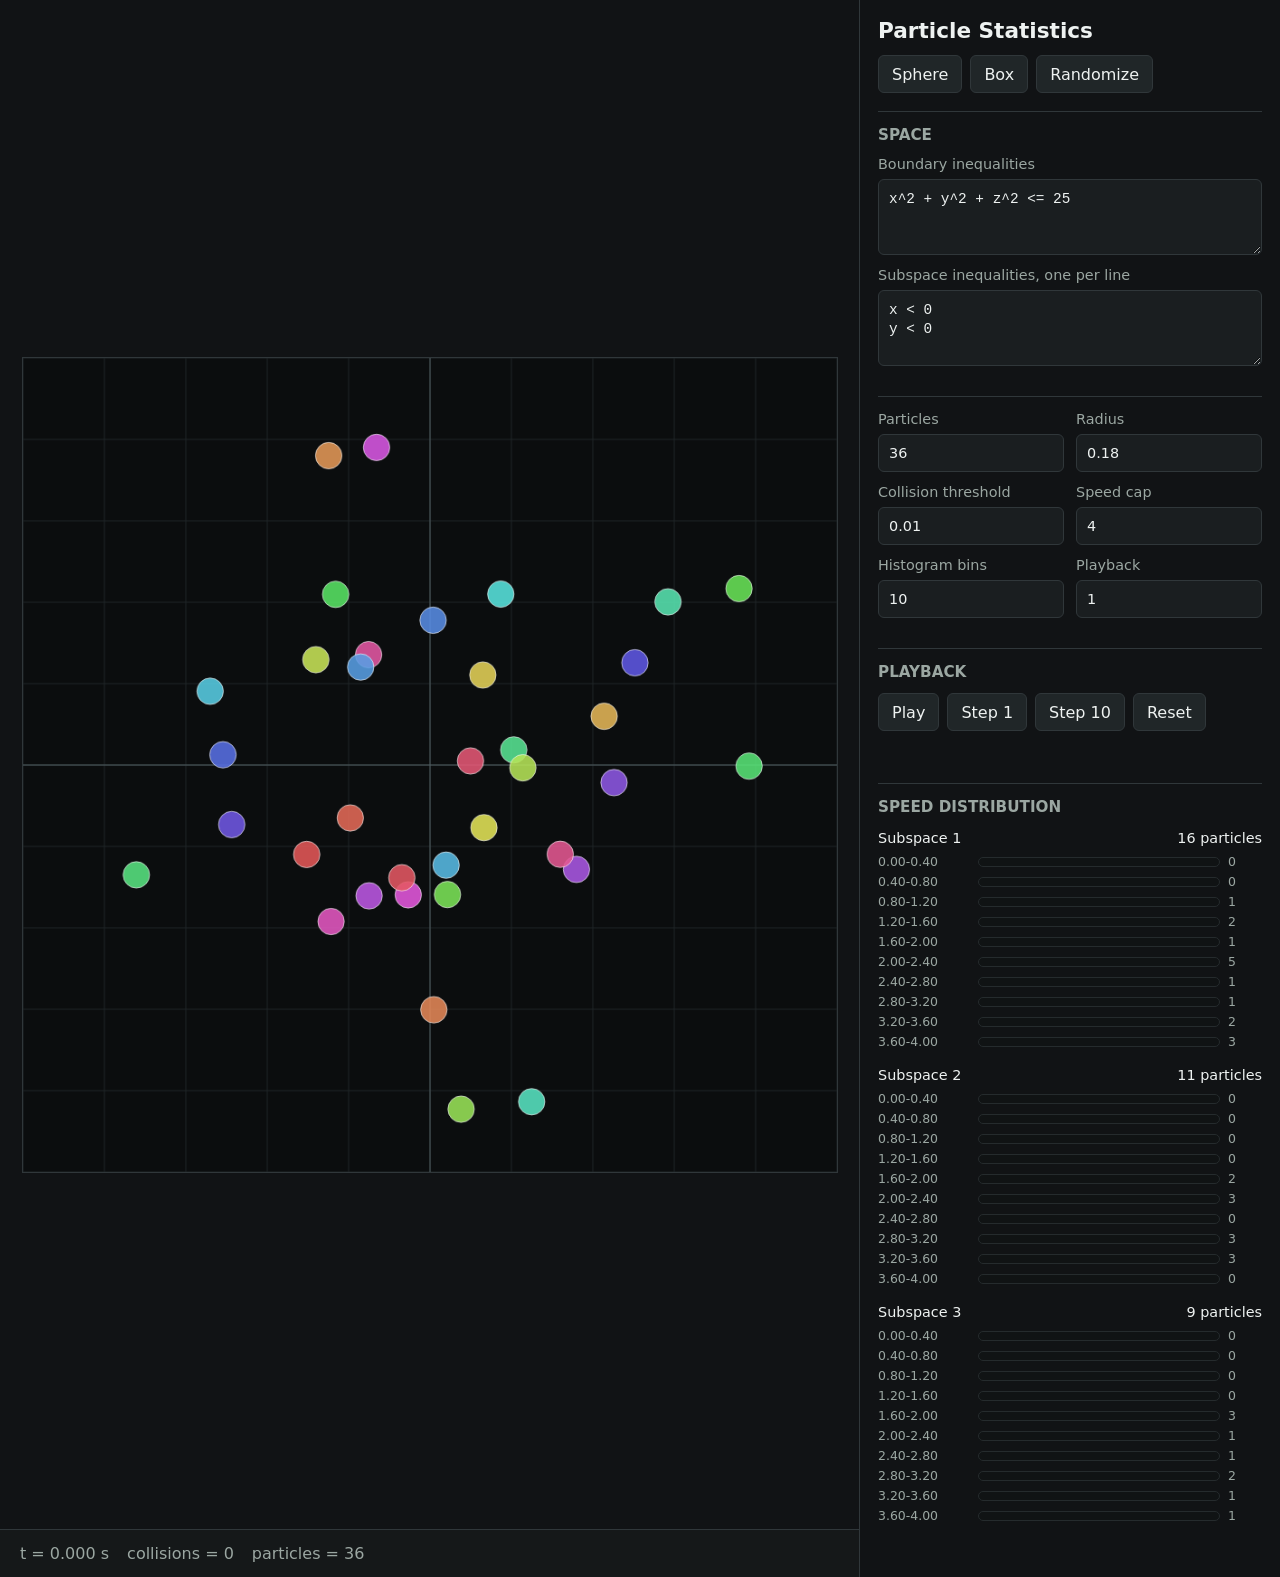
==== index.html @ 99ce2a7a "Initial version." ====
<!doctype html>
<html lang="en">
<head>
  <meta charset="utf-8">
  <meta name="viewport" content="width=device-width, initial-scale=1">
  <title>Particle Statistics Demonstration</title>
  <link rel="stylesheet" href="styles.css">
</head>
<body>
  <main class="app">
    <section class="simulation">
      <div class="canvas-wrap">
        <canvas id="projection" width="900" height="900" aria-label="Particle projection on z=0 plane"></canvas>
      </div>
      <div class="status-bar">
        <span id="timeReadout">t = 0.000 s</span>
        <span id="collisionReadout">collisions = 0</span>
        <span id="particleReadout">particles = 0</span>
      </div>
    </section>

    <aside class="controls">
      <section class="panel">
        <h1>Particle Statistics</h1>
        <div class="button-row">
          <button id="loadSphere" type="button">Sphere</button>
          <button id="loadBox" type="button">Box</button>
          <button id="randomize" type="button">Randomize</button>
        </div>
      </section>

      <section class="panel">
        <h2>Space</h2>
        <label>
          Boundary inequalities
          <textarea id="spaceInput" spellcheck="false"></textarea>
        </label>
        <label>
          Subspace inequalities, one per line
          <textarea id="subspaceInput" spellcheck="false"></textarea>
        </label>
      </section>

      <section class="panel grid">
        <label>
          Particles
          <input id="particleCount" type="number" min="2" max="120" step="1">
        </label>
        <label>
          Radius
          <input id="particleRadius" type="number" min="0.05" max="1" step="0.05">
        </label>
        <label>
          Collision threshold
          <input id="collisionThreshold" type="number" min="0.0001" max="0.25" step="0.001">
        </label>
        <label>
          Speed cap
          <input id="speedCap" type="number" min="0.1" max="10" step="0.1">
        </label>
        <label>
          Histogram bins
          <input id="histogramBins" type="number" min="2" max="30" step="1">
        </label>
        <label>
          Playback
          <input id="playbackSpeed" type="number" min="0.1" max="20" step="0.1">
        </label>
      </section>

      <section class="panel">
        <h2>Playback</h2>
        <div class="button-row">
          <button id="playPause" type="button">Play</button>
          <button id="stepOne" type="button">Step 1</button>
          <button id="stepMany" type="button">Step 10</button>
          <button id="reset" type="button">Reset</button>
        </div>
        <p id="message" class="message"></p>
      </section>

      <section class="panel histograms">
        <h2>Speed Distribution</h2>
        <div id="histograms"></div>
      </section>
    </aside>
  </main>

  <script src="app.js"></script>
</body>
</html>
---- styles.css ----
:root {
  color-scheme: dark;
  --bg: #111315;
  --ink: #eef2f1;
  --muted: #9ba7a2;
  --line: #30373a;
  --panel: #1a1e20;
  --panel-2: #202628;
  --accent: #e6b450;
  --accent-2: #6ec6ca;
  --danger: #ef7f72;
}

* {
  box-sizing: border-box;
}

body {
  margin: 0;
  min-height: 100vh;
  background: var(--bg);
  color: var(--ink);
  font-family: Inter, ui-sans-serif, system-ui, -apple-system, BlinkMacSystemFont, "Segoe UI", sans-serif;
}

button,
input,
textarea {
  font: inherit;
}

.app {
  display: grid;
  grid-template-columns: minmax(420px, 1fr) 420px;
  min-height: 100vh;
}

.simulation {
  display: grid;
  grid-template-rows: 1fr auto;
  min-width: 0;
  border-right: 1px solid var(--line);
}

.canvas-wrap {
  display: grid;
  place-items: center;
  padding: 20px;
  min-height: 0;
}

canvas {
  width: min(100%, calc(100vh - 84px));
  max-height: calc(100vh - 84px);
  aspect-ratio: 1;
  background: #0b0d0e;
  border: 1px solid var(--line);
}

.status-bar {
  display: flex;
  flex-wrap: wrap;
  gap: 18px;
  padding: 14px 20px;
  color: var(--muted);
  border-top: 1px solid var(--line);
  background: #151819;
}

.controls {
  overflow: auto;
  padding: 18px;
}

.panel {
  padding: 14px 0 18px;
  border-bottom: 1px solid var(--line);
}

.panel:first-child {
  padding-top: 0;
}

h1,
h2 {
  margin: 0 0 12px;
  font-weight: 650;
  letter-spacing: 0;
}

h1 {
  font-size: 1.35rem;
}

h2 {
  font-size: 0.95rem;
  color: var(--muted);
  text-transform: uppercase;
}

label {
  display: grid;
  gap: 7px;
  margin-bottom: 12px;
  color: var(--muted);
  font-size: 0.9rem;
}

textarea,
input {
  width: 100%;
  color: var(--ink);
  background: var(--panel);
  border: 1px solid var(--line);
  border-radius: 6px;
  outline: none;
}

textarea:focus,
input:focus {
  border-color: var(--accent-2);
}

textarea {
  min-height: 76px;
  resize: vertical;
  padding: 10px;
  line-height: 1.35;
  font-family: "Cascadia Code", Consolas, monospace;
}

input {
  height: 38px;
  padding: 0 10px;
}

.grid {
  display: grid;
  grid-template-columns: 1fr 1fr;
  column-gap: 12px;
}

.button-row {
  display: flex;
  flex-wrap: wrap;
  gap: 8px;
}

button {
  min-height: 38px;
  padding: 0 13px;
  color: var(--ink);
  background: var(--panel-2);
  border: 1px solid var(--line);
  border-radius: 6px;
  cursor: pointer;
}

button:hover {
  border-color: var(--accent);
}

button.primary,
#playPause.playing {
  color: #1a160d;
  background: var(--accent);
  border-color: var(--accent);
}

.message {
  min-height: 22px;
  margin: 12px 0 0;
  color: var(--muted);
}

.message.error {
  color: var(--danger);
}

.histograms {
  border-bottom: 0;
}

.histogram {
  margin: 14px 0 18px;
}

.histogram-title {
  display: flex;
  justify-content: space-between;
  gap: 10px;
  margin-bottom: 8px;
  color: var(--ink);
  font-size: 0.9rem;
}

.bars {
  display: grid;
  gap: 5px;
}

.bar-row {
  display: grid;
  grid-template-columns: 92px 1fr 34px;
  align-items: center;
  gap: 8px;
  color: var(--muted);
  font-size: 0.78rem;
}

.bar-track {
  height: 10px;
  background: #101314;
  border: 1px solid #252b2d;
  border-radius: 999px;
  overflow: hidden;
}

.bar-fill {
  height: 100%;
  width: 0%;
  background: var(--accent-2);
}

@media (max-width: 980px) {
  .app {
    grid-template-columns: 1fr;
  }

  .simulation {
    min-height: 68vh;
    border-right: 0;
    border-bottom: 1px solid var(--line);
  }

  .controls {
    overflow: visible;
  }
}

@media (max-width: 560px) {
  .grid {
    grid-template-columns: 1fr;
  }

  .canvas-wrap {
    padding: 10px;
  }
}
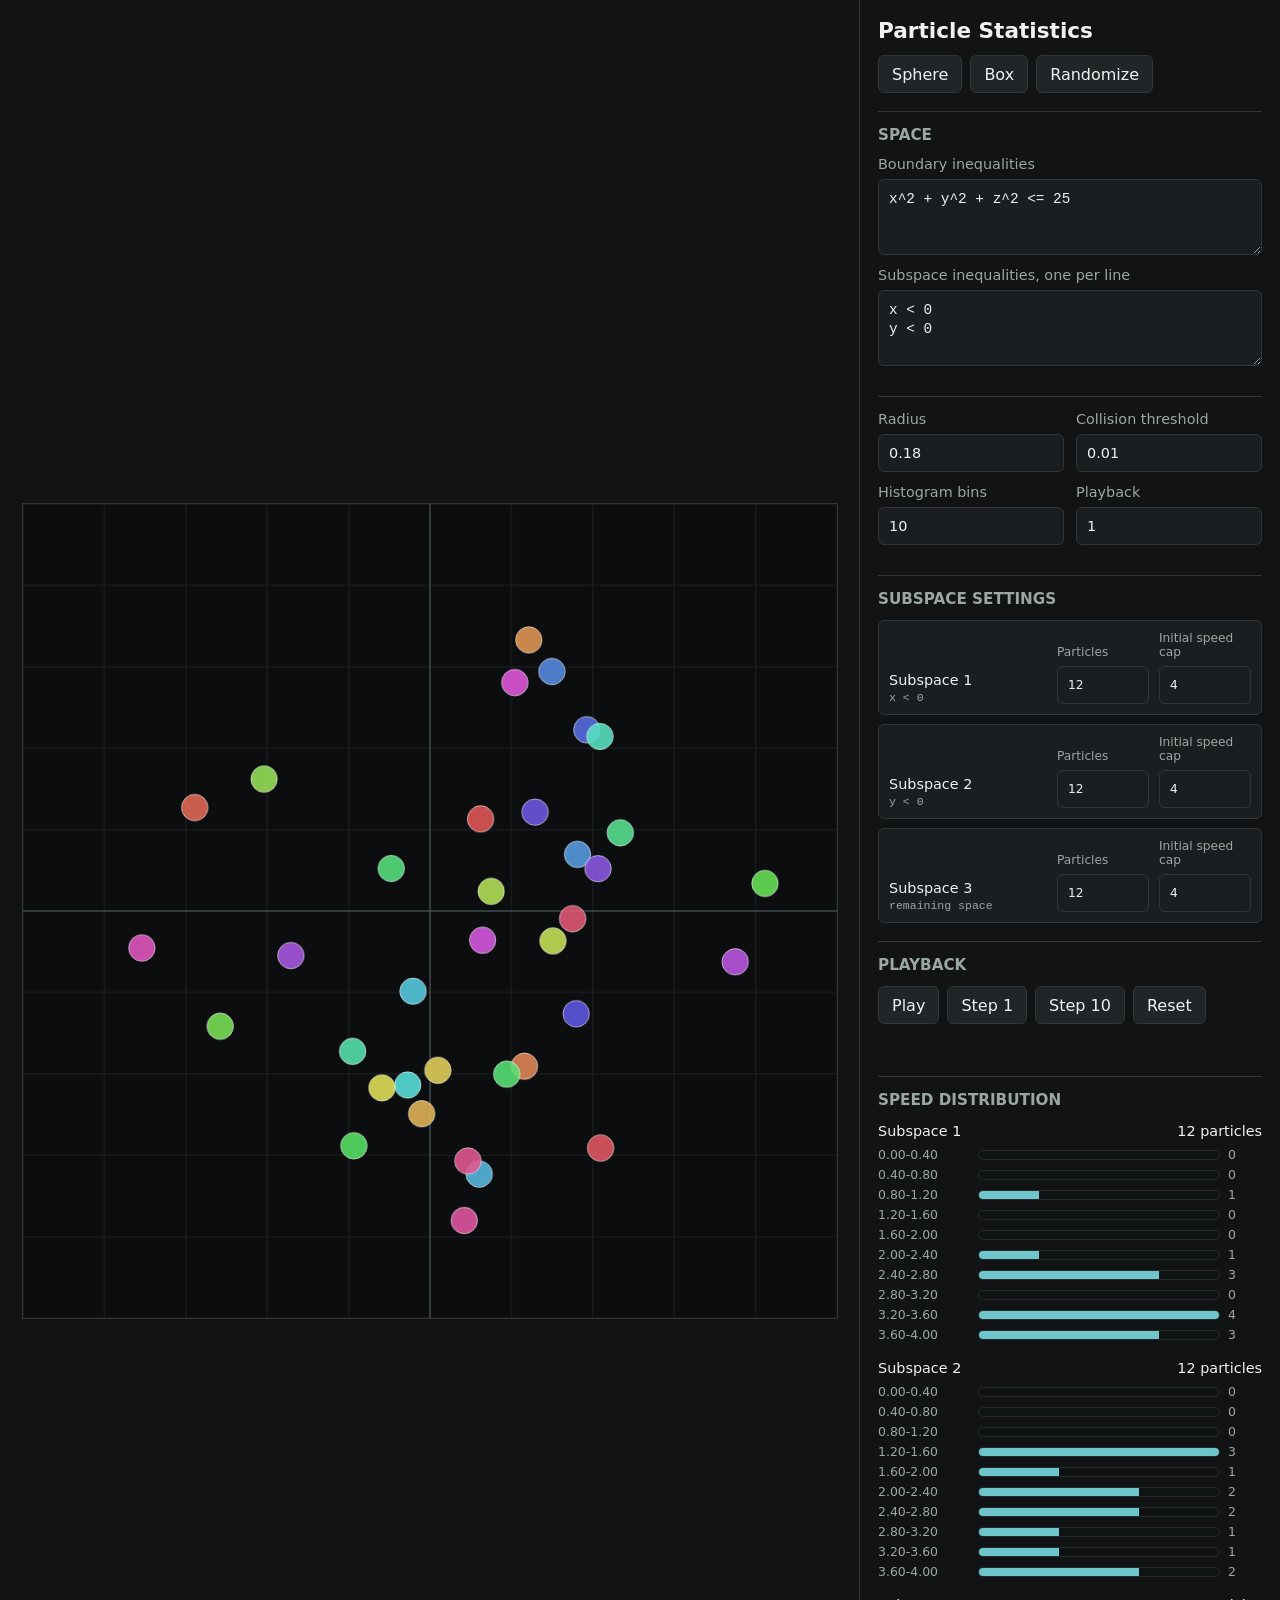
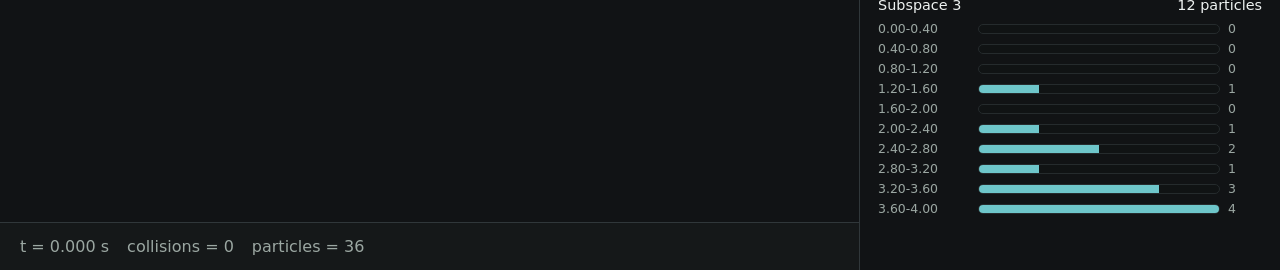
==== commit a0d2a659: "Add per subspace initial settings." ====
--- a/index.html
+++ b/index.html
@@ -43,20 +43,12 @@
 
       <section class="panel grid">
         <label>
-          Particles
-          <input id="particleCount" type="number" min="2" max="120" step="1">
-        </label>
-        <label>
           Radius
           <input id="particleRadius" type="number" min="0.05" max="1" step="0.05">
         </label>
         <label>
           Collision threshold
           <input id="collisionThreshold" type="number" min="0.0001" max="0.25" step="0.001">
-        </label>
-        <label>
-          Speed cap
-          <input id="speedCap" type="number" min="0.1" max="10" step="0.1">
         </label>
         <label>
           Histogram bins
@@ -66,6 +58,11 @@
           Playback
           <input id="playbackSpeed" type="number" min="0.1" max="20" step="0.1">
         </label>
+      </section>
+
+      <section class="panel">
+        <h2>Subspace Settings</h2>
+        <div id="subspaceSettings" class="subspace-settings"></div>
       </section>
 
       <section class="panel">
--- a/styles.css
+++ b/styles.css
@@ -140,6 +140,44 @@
   column-gap: 12px;
 }
 
+.subspace-settings {
+  display: grid;
+  gap: 9px;
+}
+
+.subspace-row {
+  display: grid;
+  grid-template-columns: minmax(86px, 1fr) 92px 92px;
+  align-items: end;
+  gap: 10px;
+  padding: 10px;
+  background: var(--panel);
+  border: 1px solid var(--line);
+  border-radius: 6px;
+}
+
+.subspace-name {
+  min-width: 0;
+  color: var(--ink);
+  font-size: 0.9rem;
+}
+
+.subspace-rule {
+  display: block;
+  overflow: hidden;
+  margin-top: 3px;
+  color: var(--muted);
+  font-family: "Cascadia Code", Consolas, monospace;
+  font-size: 0.72rem;
+  text-overflow: ellipsis;
+  white-space: nowrap;
+}
+
+.subspace-row label {
+  margin: 0;
+  font-size: 0.76rem;
+}
+
 .button-row {
   display: flex;
   flex-wrap: wrap;
@@ -209,6 +247,7 @@
 }
 
 .bar-track {
+  display: block;
   height: 10px;
   background: #101314;
   border: 1px solid #252b2d;
@@ -217,6 +256,7 @@
 }
 
 .bar-fill {
+  display: block;
   height: 100%;
   width: 0%;
   background: var(--accent-2);
@@ -243,6 +283,10 @@
     grid-template-columns: 1fr;
   }
 
+  .subspace-row {
+    grid-template-columns: 1fr;
+  }
+
   .canvas-wrap {
     padding: 10px;
   }
